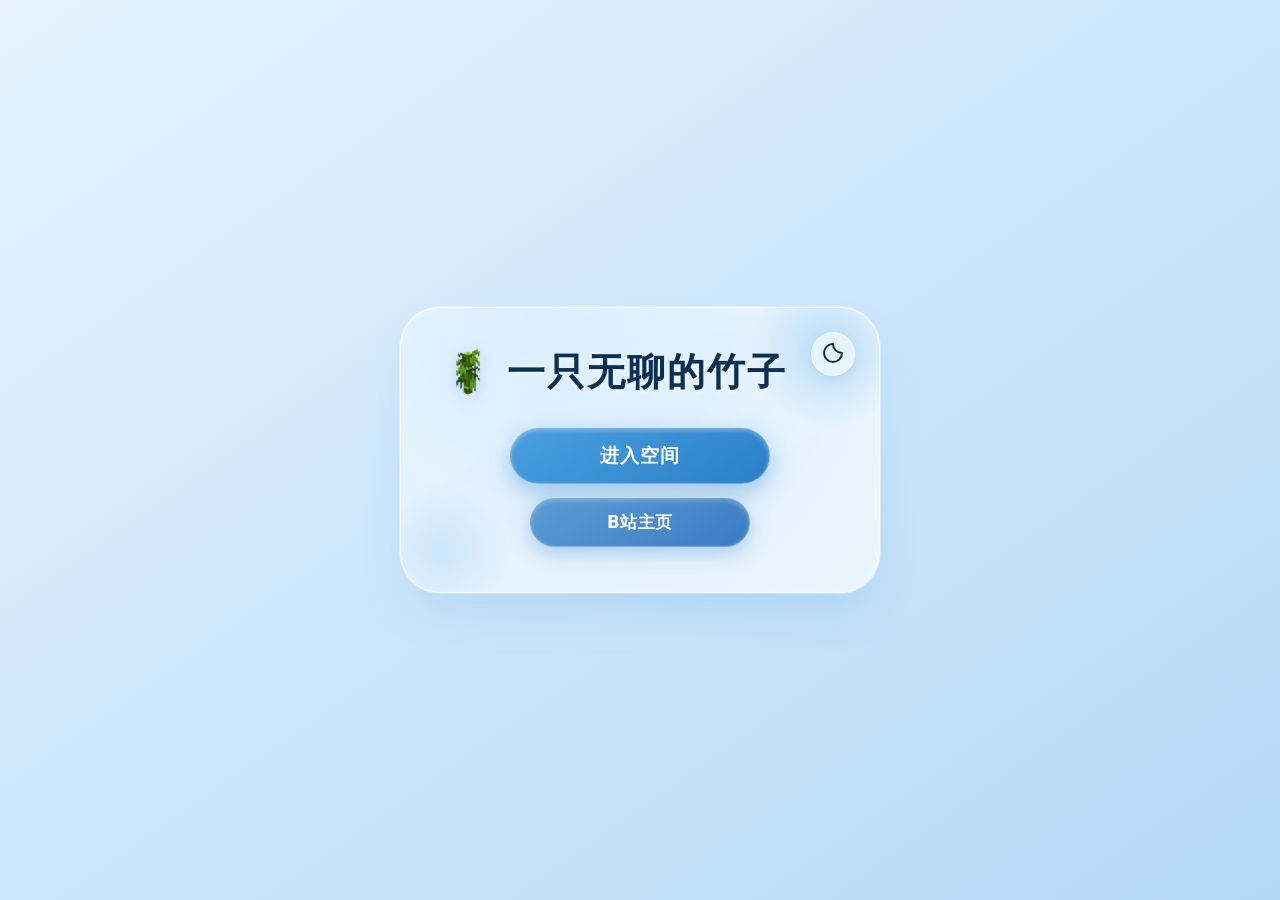
==== index.html @ 8a9749df "Update file" ====
<!DOCTYPE html>
<html lang="zh-CN">
<head>
    <meta charset="UTF-8" />
    <meta name="viewport" content="width=device-width, initial-scale=1.0" />
    <title>一只无聊的竹子</title>
    <link rel="stylesheet" href="./theme.css" />
    <link rel="icon" href="./image/zhuzi.png" type="image/png" />
    <style>
        * {
            margin: 0;
            padding: 0;
            box-sizing: border-box;
        }

        body {
            min-height: 100vh;
            display: flex;
            align-items: center;
            justify-content: center;
            font-family: 'Segoe UI', Roboto, system-ui, -apple-system, sans-serif;
            /* [优化] 安全区域适配 – 防止刘海屏遮挡 */
            padding: max(20px, env(safe-area-inset-top)) max(20px, env(safe-area-inset-right))
                     max(20px, env(safe-area-inset-bottom)) max(20px, env(safe-area-inset-left));
            position: relative;
            overflow: hidden;
            background: linear-gradient(145deg, var(--bg-start), var(--bg-end));
            transition: background 0.4s ease;
        }

        .card {
            max-width: 480px;
            width: 100%;
            background: var(--card-bg);
            backdrop-filter: blur(12px);
            -webkit-backdrop-filter: blur(12px);
            border-radius: 40px;
            /* [优化] 内边距弹性化 – 小屏更紧凑，大屏更舒展 */
            padding: clamp(1.5rem, 5vw, 2.5rem) clamp(1.2rem, 4vw, 2.2rem) clamp(1.8rem, 5vw, 2.8rem);
            box-shadow: 0 25px 50px -12px var(--card-shadow),
                        inset 0 2px 4px rgba(255, 255, 255, 0.7),
                        0 0 0 1px var(--card-border);
            border: 1px solid var(--card-border);
            transition: transform 0.25s ease, box-shadow 0.3s ease,
                        background 0.3s ease, border-color 0.3s ease;
            text-align: center;
            position: relative;
            z-index: 10;
            overflow: hidden;
            animation: cardFloat 6s ease-in-out infinite alternate;
        }

        .card:hover {
            animation-play-state: paused;
            transform: translateY(-6px) scale(1.01);
            box-shadow: 0 30px 60px -15px var(--card-shadow-hover),
                        inset 0 2px 4px rgba(255, 255, 255, 0.7),
                        0 0 0 1px var(--card-border);
        }

        @keyframes cardFloat {
            0%   { transform: translateY(0px); }
            100% { transform: translateY(-12px); }
        }

        /* ★ 呼吸光晕 —— 更明显 ★ */
        .glow {
            position: absolute;
            top: -60%;
            left: -30%;
            width: 200%;
            height: 200%;
            background: radial-gradient(circle at 30% 30%, var(--glow-color), transparent 70%);
            pointer-events: none;
            z-index: 0;
            transition: background 0.4s ease;
            animation: glowBreathe 4s ease-in-out infinite alternate;
        }

        :root {
            --glow-color: rgba(160, 210, 255, 0.30);
        }
        @media (prefers-color-scheme: dark) {
            :root {
                --glow-color: rgba(60, 140, 220, 0.45);
            }
        }
        body.dark {
            --glow-color: rgba(60, 140, 220, 0.45);
        }
        body.light {
            --glow-color: rgba(160, 210, 255, 0.30);
        }

        @keyframes glowBreathe {
            0%   { transform: scale(1); opacity: 0.4; }
            100% { transform: scale(1.3); opacity: 0.9; }
        }

        /* 装饰圆点（保留） */
        .card::before,
        .card::after {
            content: '';
            position: absolute;
            border-radius: 50%;
            opacity: 0.5;
            pointer-events: none;
            z-index: 0;
            transition: background 0.4s ease, opacity 0.4s ease;
        }
        .card::before {
            width: 160px;
            height: 160px;
            background: radial-gradient(circle, var(--dot1-color), transparent 70%);
            top: -40px;
            right: -30px;
            animation: dotFloat1 8s ease-in-out infinite alternate;
        }
        .card::after {
            width: 140px;
            height: 140px;
            background: radial-gradient(circle, var(--dot2-color), transparent 70%);
            bottom: -30px;
            left: -30px;
            animation: dotFloat2 9s ease-in-out infinite alternate-reverse;
        }

        :root {
            --dot1-color: #8ec6f0;
            --dot2-color: #b3d9f5;
        }
        @media (prefers-color-scheme: dark) {
            :root {
                --dot1-color: #2a5a8a;
                --dot2-color: #1a4a7a;
            }
        }
        body.dark {
            --dot1-color: #2a5a8a;
            --dot2-color: #1a4a7a;
        }
        body.light {
            --dot1-color: #8ec6f0;
            --dot2-color: #b3d9f5;
        }

        @keyframes dotFloat1 {
            0%   { transform: translate(0, 0) scale(1); }
            100% { transform: translate(-25px, 18px) scale(1.2); }
        }
        @keyframes dotFloat2 {
            0%   { transform: translate(0, 0) scale(1); }
            100% { transform: translate(25px, -18px) scale(1.15); }
        }

        .title-wrapper {
            display: flex;
            align-items: center;
            justify-content: center;
            gap: 14px;
            margin-bottom: 32px;
            position: relative;
            z-index: 2;
            padding-right: 48px;
        }

        .title-icon {
            width: 48px;
            height: 48px;
            object-fit: contain;
            filter: drop-shadow(0 4px 8px rgba(30, 120, 200, 0.25));
            flex-shrink: 0;
        }

        .card-title {
            /* [优化] 字号弹性化 – 小屏缩小，大屏放大 */
            font-size: clamp(1.8rem, 6vw, 2.4rem);
            font-weight: 700;
            color: var(--text-primary);
            letter-spacing: 2px;
            text-shadow: 0 2px 4px rgba(255, 255, 255, 0.6);
            margin: 0;
            line-height: 1.2;
            transition: color 0.3s ease;
        }

        .btn-group {
            display: flex;
            flex-direction: column;
            align-items: center;
            gap: 14px;
            position: relative;
            z-index: 2;
        }

        .btn {
            display: block;
            /* [优化] 宽度自适应 – 小屏占满更多，大屏固定最大值 */
            width: min(80%, 260px);
            padding: 14px 0;
            background: var(--btn-bg);
            color: #fff;
            font-size: 1.2rem;
            font-weight: 600;
            text-decoration: none;
            border-radius: 60px;
            box-shadow: 0 8px 24px var(--btn-shadow), inset 0 2px 4px rgba(255, 255, 255, 0.3);
            border: 1px solid rgba(255, 255, 255, 0.3);
            transition: all 0.25s ease;
            letter-spacing: 0.8px;
            cursor: pointer;
            text-align: center;
            /* [优化] 触摸优化 – 消除点击延迟 */
            touch-action: manipulation;
        }

        /* [优化] 只有支持悬停的设备才启用 hover 效果 */
        @media (hover: hover) {
            .btn:hover {
                box-shadow: 0 12px 32px var(--btn-shadow-hover), inset 0 2px 4px rgba(255, 255, 255, 0.4);
                transform: scale(1.02) translateY(-2px);
            }
            .b-btn:hover {
                background: linear-gradient(145deg, #6ea8e0, #4685cc);
                box-shadow: 0 10px 28px rgba(58, 125, 194, 0.5), inset 0 2px 4px rgba(255, 255, 255, 0.3);
                transform: scale(1.02) translateY(-2px);
            }
            .theme-toggle:hover {
                background: var(--toggle-hover);
                transform: scale(1.08);
            }
        }

        .btn:active {
            transform: scale(0.97);
        }

        .b-btn {
            display: block;
            /* [优化] 宽度自适应 */
            width: min(80%, 220px);
            padding: 12px 0;
            background: linear-gradient(145deg, #5b9bd5, #3a7dc2);
            color: #fff;
            font-size: 1.05rem;
            font-weight: 600;
            text-decoration: none;
            border-radius: 60px;
            box-shadow: 0 6px 20px rgba(58, 125, 194, 0.35), inset 0 2px 4px rgba(255, 255, 255, 0.25);
            border: 1px solid rgba(255, 255, 255, 0.25);
            transition: all 0.25s ease;
            letter-spacing: 0.6px;
            cursor: pointer;
            text-align: center;
            /* [优化] 触摸优化 */
            touch-action: manipulation;
        }

        .b-btn:active {
            transform: scale(0.97);
        }

        .theme-toggle {
            position: absolute;
            top: 24px;
            right: 24px;
            z-index: 20;
            display: flex;
            align-items: center;
            justify-content: center;
            width: 44px;
            height: 44px;
            border-radius: 50%;
            background: var(--back-btn-bg);
            backdrop-filter: blur(4px);
            -webkit-backdrop-filter: blur(4px);
            border: 1px solid var(--back-btn-border);
            box-shadow: 0 4px 12px rgba(43, 127, 199, 0.15);
            cursor: pointer;
            transition: all 0.2s ease;
            color: var(--text-primary);
            /* [优化] 触摸优化 */
            touch-action: manipulation;
        }

        .theme-toggle svg {
            width: 24px;
            height: 24px;
            fill: currentColor;
        }

        /* ===== 基础移动端适配 ===== */
        @media (max-width: 480px) {
            .card {
                border-radius: 30px;
                /* 内边距已使用 clamp，此处不再覆盖 */
            }
            .title-wrapper {
                gap: 10px;
                margin-bottom: 28px;
                padding-right: 40px;
            }
            .title-icon {
                width: 40px;
                height: 40px;
            }
            /* 标题字号已使用 clamp，此处不再覆盖 */
            .btn {
                font-size: 1rem;
                padding: 12px 0;
            }
            .b-btn {
                font-size: 0.95rem;
                padding: 10px 0;
            }
            .theme-toggle {
                top: 18px;
                right: 18px;
                width: 38px;
                height: 38px;
            }
            .theme-toggle svg {
                width: 20px;
                height: 20px;
            }
        }

        /* [优化] 更小屏设备（如 iPhone SE）的额外收窄 */
        @media (max-width: 400px) {
            .card {
                border-radius: 24px;
            }
            .title-wrapper {
                gap: 8px;
                padding-right: 32px;
            }
            .title-icon {
                width: 32px;
                height: 32px;
            }
            .btn {
                font-size: 0.9rem;
                padding: 10px 0;
                width: min(85%, 200px);
            }
            .b-btn {
                font-size: 0.85rem;
                padding: 8px 0;
                width: min(85%, 180px);
            }
            .theme-toggle {
                top: 14px;
                right: 14px;
                width: 34px;
                height: 34px;
            }
            .theme-toggle svg {
                width: 18px;
                height: 18px;
            }
        }
    </style>
</head>
<body>
    <!-- 主体内容保持不变 -->
    <div class="card" id="card">
        <div class="glow"></div>
        <button class="theme-toggle" id="themeToggle" aria-label="切换主题">
            <svg viewBox="0 0 24 24" id="themeIcon">
                <path d="M12 3a9 9 0 1 0 9 9 9 9 0 0 0-9-9zm0 16a7 7 0 1 1 7-7 7 7 0 0 1-7 7z"/>
                <path d="M12 5v2M12 17v2M7.05 7.05l1.41 1.41M15.54 15.54l1.41 1.41M5 12h2M17 12h2M7.05 16.95l1.41-1.41M15.54 8.46l1.41-1.41"/>
            </svg>
        </button>
        <div class="title-wrapper">
            <img class="title-icon" src="./image/zhuzi.png" alt="竹子图标" />
            <h1 class="card-title">一只无聊的竹子</h1>
        </div>
        <div class="btn-group">
            <a href="./dl/" class="btn">进入空间</a>
            <a href="https://space.bilibili.com/3707020345608714" target="_blank" rel="noopener noreferrer" class="b-btn">B站主页</a>
        </div>
    </div>
    <script src="./theme.js"></script>
</body>
</html>
---- theme.css ----
/* ============================================================
   🌗 全局主题变量（浅色 / 深色）
   所有页面统一引用此文件，通过 CSS 变量切换主题
   ============================================================ */

/* ---------- 浅色模式（默认） ---------- */
:root {
    /* 背景 */
    --bg-start: #e6f3ff;
    --bg-end: #b3d9f5;

    /* 卡片 */
    --card-bg: rgba(255, 255, 255, 0.75);
    --card-border: rgba(255, 255, 255, 0.4);
    --card-shadow: rgba(70, 150, 220, 0.20);
    --card-shadow-hover: rgba(50, 130, 210, 0.30);

    /* 文本 */
    --text-primary: #0a3153;
    --text-secondary: #2c5778;

    /* 按钮与交互 */
    --back-btn-bg: rgba(255, 255, 255, 0.6);
    --back-btn-border: rgba(255, 255, 255, 0.4);
    --toggle-bg: rgba(255, 255, 255, 0.6);
    --toggle-hover: rgba(255, 255, 255, 0.85);

    /* 分割线 */
    --divider: rgba(160, 200, 240, 0.3);

    /* 装饰光晕 */
    --glow-color: rgba(140, 200, 240, 0.25);

    /* 图片占位背景 */
    --card-image-bg: #f0f8ff;
    --card-body-bg: rgba(255, 255, 255, 0.3);

    /* 下载/主要按钮 */
    --btn-bg: linear-gradient(145deg, #4a9fe0, #2b7fc7);
    --btn-shadow: rgba(43, 127, 199, 0.4);
    --btn-shadow-hover: rgba(43, 127, 199, 0.55);
}

/* ---------- 深色模式（跟随系统） ---------- */
@media (prefers-color-scheme: dark) {
    :root {
        --bg-start: #1a3050;      /* 更亮的深蓝，避免纯黑感 */
        --bg-end: #102040;

        --card-bg: rgba(20, 40, 65, 0.85);
        --card-border: rgba(60, 120, 180, 0.25);
        --card-shadow: rgba(0, 20, 40, 0.40);
        --card-shadow-hover: rgba(40, 100, 180, 0.25);

        --text-primary: #c8dff5;
        --text-secondary: #90b8d8;

        --back-btn-bg: rgba(20, 50, 80, 0.7);
        --back-btn-border: rgba(60, 120, 180, 0.3);
        --toggle-bg: rgba(20, 50, 80, 0.7);
        --toggle-hover: rgba(40, 80, 120, 0.8);

        --divider: rgba(60, 120, 180, 0.25);

        --glow-color: rgba(40, 100, 180, 0.20);

        --card-image-bg: #0d2438;
        --card-body-bg: rgba(10, 30, 50, 0.4);

        --btn-bg: linear-gradient(145deg, #3a8ec0, #1f6a9e);
        --btn-shadow: rgba(31, 106, 158, 0.5);
        --btn-shadow-hover: rgba(58, 142, 192, 0.6);
    }
}

/* ---------- 手动强制深色（通过 body.dark 类） ---------- */
body.dark {
    --bg-start: #1a3050;
    --bg-end: #102040;

    --card-bg: rgba(20, 40, 65, 0.85);
    --card-border: rgba(60, 120, 180, 0.25);
    --card-shadow: rgba(0, 20, 40, 0.40);
    --card-shadow-hover: rgba(40, 100, 180, 0.25);

    --text-primary: #c8dff5;
    --text-secondary: #90b8d8;

    --back-btn-bg: rgba(20, 50, 80, 0.7);
    --back-btn-border: rgba(60, 120, 180, 0.3);
    --toggle-bg: rgba(20, 50, 80, 0.7);
    --toggle-hover: rgba(40, 80, 120, 0.8);

    --divider: rgba(60, 120, 180, 0.25);

    --glow-color: rgba(40, 100, 180, 0.20);

    --card-image-bg: #0d2438;
    --card-body-bg: rgba(10, 30, 50, 0.4);

    --btn-bg: linear-gradient(145deg, #3a8ec0, #1f6a9e);
    --btn-shadow: rgba(31, 106, 158, 0.5);
    --btn-shadow-hover: rgba(58, 142, 192, 0.6);
}

/* ---------- 手动强制浅色（通过 body.light 类） ---------- */
body.light {
    /* 与 :root 浅色一致，用于覆盖系统深色 */
    --bg-start: #e6f3ff;
    --bg-end: #b3d9f5;

    --card-bg: rgba(255, 255, 255, 0.75);
    --card-border: rgba(255, 255, 255, 0.4);
    --card-shadow: rgba(70, 150, 220, 0.20);
    --card-shadow-hover: rgba(50, 130, 210, 0.30);

    --text-primary: #0a3153;
    --text-secondary: #2c5778;

    --back-btn-bg: rgba(255, 255, 255, 0.6);
    --back-btn-border: rgba(255, 255, 255, 0.4);
    --toggle-bg: rgba(255, 255, 255, 0.6);
    --toggle-hover: rgba(255, 255, 255, 0.85);

    --divider: rgba(160, 200, 240, 0.3);

    --glow-color: rgba(140, 200, 240, 0.25);

    --card-image-bg: #f0f8ff;
    --card-body-bg: rgba(255, 255, 255, 0.3);

    --btn-bg: linear-gradient(145deg, #4a9fe0, #2b7fc7);
    --btn-shadow: rgba(43, 127, 199, 0.4);
    --btn-shadow-hover: rgba(43, 127, 199, 0.55);
}
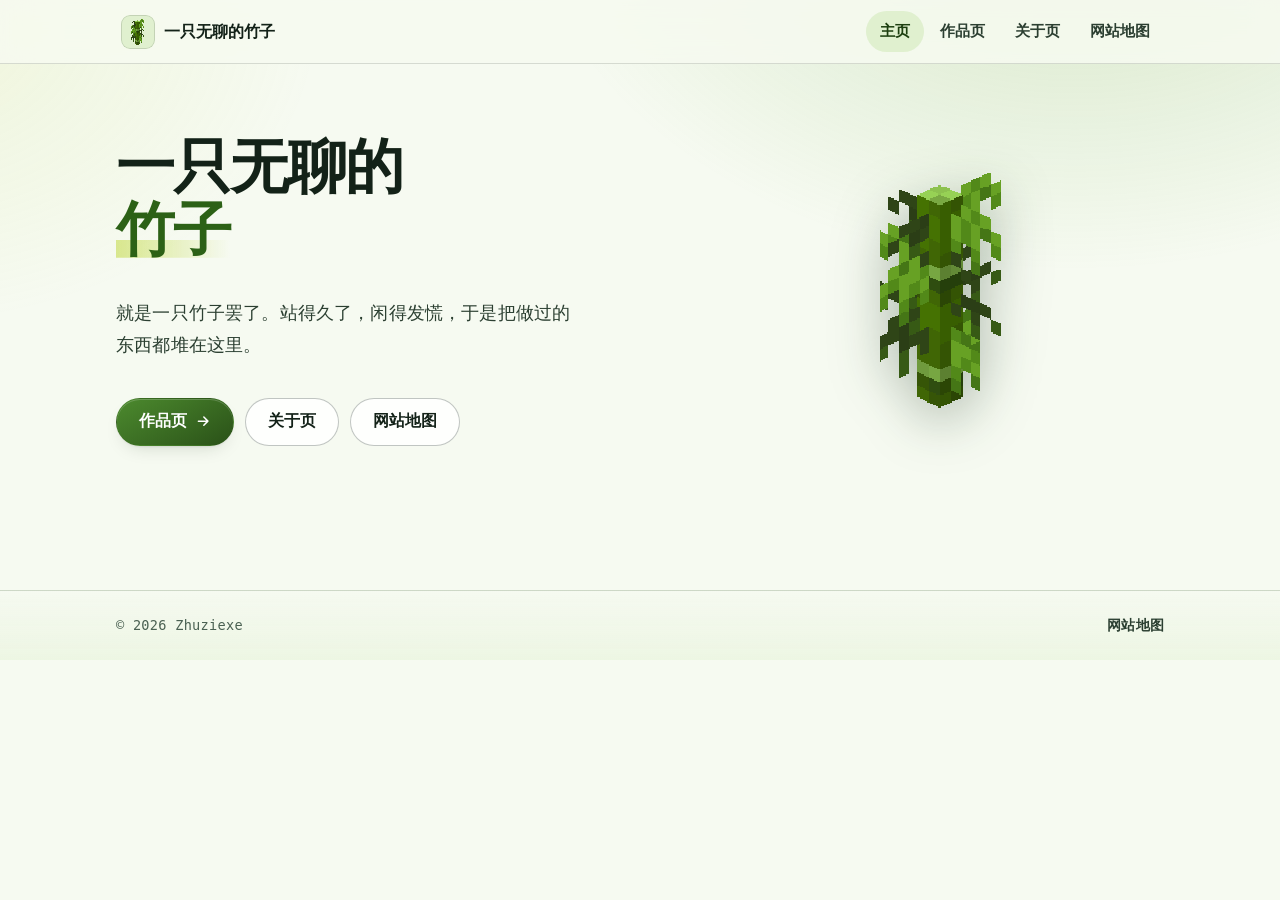
==== commit 9214fb23: "Update files" ====
--- a/index.html
+++ b/index.html
@@ -1,385 +1,71 @@
 <!DOCTYPE html>
 <html lang="zh-CN">
 <head>
-    <meta charset="UTF-8" />
-    <meta name="viewport" content="width=device-width, initial-scale=1.0" />
-    <title>一只无聊的竹子</title>
-    <link rel="stylesheet" href="./theme.css" />
-    <link rel="icon" href="./image/zhuzi.png" type="image/png" />
-    <style>
-        * {
-            margin: 0;
-            padding: 0;
-            box-sizing: border-box;
-        }
-
-        body {
-            min-height: 100vh;
-            display: flex;
-            align-items: center;
-            justify-content: center;
-            font-family: 'Segoe UI', Roboto, system-ui, -apple-system, sans-serif;
-            /* [优化] 安全区域适配 – 防止刘海屏遮挡 */
-            padding: max(20px, env(safe-area-inset-top)) max(20px, env(safe-area-inset-right))
-                     max(20px, env(safe-area-inset-bottom)) max(20px, env(safe-area-inset-left));
-            position: relative;
-            overflow: hidden;
-            background: linear-gradient(145deg, var(--bg-start), var(--bg-end));
-            transition: background 0.4s ease;
-        }
-
-        .card {
-            max-width: 480px;
-            width: 100%;
-            background: var(--card-bg);
-            backdrop-filter: blur(12px);
-            -webkit-backdrop-filter: blur(12px);
-            border-radius: 40px;
-            /* [优化] 内边距弹性化 – 小屏更紧凑，大屏更舒展 */
-            padding: clamp(1.5rem, 5vw, 2.5rem) clamp(1.2rem, 4vw, 2.2rem) clamp(1.8rem, 5vw, 2.8rem);
-            box-shadow: 0 25px 50px -12px var(--card-shadow),
-                        inset 0 2px 4px rgba(255, 255, 255, 0.7),
-                        0 0 0 1px var(--card-border);
-            border: 1px solid var(--card-border);
-            transition: transform 0.25s ease, box-shadow 0.3s ease,
-                        background 0.3s ease, border-color 0.3s ease;
-            text-align: center;
-            position: relative;
-            z-index: 10;
-            overflow: hidden;
-            animation: cardFloat 6s ease-in-out infinite alternate;
-        }
-
-        .card:hover {
-            animation-play-state: paused;
-            transform: translateY(-6px) scale(1.01);
-            box-shadow: 0 30px 60px -15px var(--card-shadow-hover),
-                        inset 0 2px 4px rgba(255, 255, 255, 0.7),
-                        0 0 0 1px var(--card-border);
-        }
-
-        @keyframes cardFloat {
-            0%   { transform: translateY(0px); }
-            100% { transform: translateY(-12px); }
-        }
-
-        /* ★ 呼吸光晕 —— 更明显 ★ */
-        .glow {
-            position: absolute;
-            top: -60%;
-            left: -30%;
-            width: 200%;
-            height: 200%;
-            background: radial-gradient(circle at 30% 30%, var(--glow-color), transparent 70%);
-            pointer-events: none;
-            z-index: 0;
-            transition: background 0.4s ease;
-            animation: glowBreathe 4s ease-in-out infinite alternate;
-        }
-
-        :root {
-            --glow-color: rgba(160, 210, 255, 0.30);
-        }
-        @media (prefers-color-scheme: dark) {
-            :root {
-                --glow-color: rgba(60, 140, 220, 0.45);
-            }
-        }
-        body.dark {
-            --glow-color: rgba(60, 140, 220, 0.45);
-        }
-        body.light {
-            --glow-color: rgba(160, 210, 255, 0.30);
-        }
-
-        @keyframes glowBreathe {
-            0%   { transform: scale(1); opacity: 0.4; }
-            100% { transform: scale(1.3); opacity: 0.9; }
-        }
-
-        /* 装饰圆点（保留） */
-        .card::before,
-        .card::after {
-            content: '';
-            position: absolute;
-            border-radius: 50%;
-            opacity: 0.5;
-            pointer-events: none;
-            z-index: 0;
-            transition: background 0.4s ease, opacity 0.4s ease;
-        }
-        .card::before {
-            width: 160px;
-            height: 160px;
-            background: radial-gradient(circle, var(--dot1-color), transparent 70%);
-            top: -40px;
-            right: -30px;
-            animation: dotFloat1 8s ease-in-out infinite alternate;
-        }
-        .card::after {
-            width: 140px;
-            height: 140px;
-            background: radial-gradient(circle, var(--dot2-color), transparent 70%);
-            bottom: -30px;
-            left: -30px;
-            animation: dotFloat2 9s ease-in-out infinite alternate-reverse;
-        }
-
-        :root {
-            --dot1-color: #8ec6f0;
-            --dot2-color: #b3d9f5;
-        }
-        @media (prefers-color-scheme: dark) {
-            :root {
-                --dot1-color: #2a5a8a;
-                --dot2-color: #1a4a7a;
-            }
-        }
-        body.dark {
-            --dot1-color: #2a5a8a;
-            --dot2-color: #1a4a7a;
-        }
-        body.light {
-            --dot1-color: #8ec6f0;
-            --dot2-color: #b3d9f5;
-        }
-
-        @keyframes dotFloat1 {
-            0%   { transform: translate(0, 0) scale(1); }
-            100% { transform: translate(-25px, 18px) scale(1.2); }
-        }
-        @keyframes dotFloat2 {
-            0%   { transform: translate(0, 0) scale(1); }
-            100% { transform: translate(25px, -18px) scale(1.15); }
-        }
-
-        .title-wrapper {
-            display: flex;
-            align-items: center;
-            justify-content: center;
-            gap: 14px;
-            margin-bottom: 32px;
-            position: relative;
-            z-index: 2;
-            padding-right: 48px;
-        }
-
-        .title-icon {
-            width: 48px;
-            height: 48px;
-            object-fit: contain;
-            filter: drop-shadow(0 4px 8px rgba(30, 120, 200, 0.25));
-            flex-shrink: 0;
-        }
-
-        .card-title {
-            /* [优化] 字号弹性化 – 小屏缩小，大屏放大 */
-            font-size: clamp(1.8rem, 6vw, 2.4rem);
-            font-weight: 700;
-            color: var(--text-primary);
-            letter-spacing: 2px;
-            text-shadow: 0 2px 4px rgba(255, 255, 255, 0.6);
-            margin: 0;
-            line-height: 1.2;
-            transition: color 0.3s ease;
-        }
-
-        .btn-group {
-            display: flex;
-            flex-direction: column;
-            align-items: center;
-            gap: 14px;
-            position: relative;
-            z-index: 2;
-        }
-
-        .btn {
-            display: block;
-            /* [优化] 宽度自适应 – 小屏占满更多，大屏固定最大值 */
-            width: min(80%, 260px);
-            padding: 14px 0;
-            background: var(--btn-bg);
-            color: #fff;
-            font-size: 1.2rem;
-            font-weight: 600;
-            text-decoration: none;
-            border-radius: 60px;
-            box-shadow: 0 8px 24px var(--btn-shadow), inset 0 2px 4px rgba(255, 255, 255, 0.3);
-            border: 1px solid rgba(255, 255, 255, 0.3);
-            transition: all 0.25s ease;
-            letter-spacing: 0.8px;
-            cursor: pointer;
-            text-align: center;
-            /* [优化] 触摸优化 – 消除点击延迟 */
-            touch-action: manipulation;
-        }
-
-        /* [优化] 只有支持悬停的设备才启用 hover 效果 */
-        @media (hover: hover) {
-            .btn:hover {
-                box-shadow: 0 12px 32px var(--btn-shadow-hover), inset 0 2px 4px rgba(255, 255, 255, 0.4);
-                transform: scale(1.02) translateY(-2px);
-            }
-            .b-btn:hover {
-                background: linear-gradient(145deg, #6ea8e0, #4685cc);
-                box-shadow: 0 10px 28px rgba(58, 125, 194, 0.5), inset 0 2px 4px rgba(255, 255, 255, 0.3);
-                transform: scale(1.02) translateY(-2px);
-            }
-            .theme-toggle:hover {
-                background: var(--toggle-hover);
-                transform: scale(1.08);
-            }
-        }
-
-        .btn:active {
-            transform: scale(0.97);
-        }
-
-        .b-btn {
-            display: block;
-            /* [优化] 宽度自适应 */
-            width: min(80%, 220px);
-            padding: 12px 0;
-            background: linear-gradient(145deg, #5b9bd5, #3a7dc2);
-            color: #fff;
-            font-size: 1.05rem;
-            font-weight: 600;
-            text-decoration: none;
-            border-radius: 60px;
-            box-shadow: 0 6px 20px rgba(58, 125, 194, 0.35), inset 0 2px 4px rgba(255, 255, 255, 0.25);
-            border: 1px solid rgba(255, 255, 255, 0.25);
-            transition: all 0.25s ease;
-            letter-spacing: 0.6px;
-            cursor: pointer;
-            text-align: center;
-            /* [优化] 触摸优化 */
-            touch-action: manipulation;
-        }
-
-        .b-btn:active {
-            transform: scale(0.97);
-        }
-
-        .theme-toggle {
-            position: absolute;
-            top: 24px;
-            right: 24px;
-            z-index: 20;
-            display: flex;
-            align-items: center;
-            justify-content: center;
-            width: 44px;
-            height: 44px;
-            border-radius: 50%;
-            background: var(--back-btn-bg);
-            backdrop-filter: blur(4px);
-            -webkit-backdrop-filter: blur(4px);
-            border: 1px solid var(--back-btn-border);
-            box-shadow: 0 4px 12px rgba(43, 127, 199, 0.15);
-            cursor: pointer;
-            transition: all 0.2s ease;
-            color: var(--text-primary);
-            /* [优化] 触摸优化 */
-            touch-action: manipulation;
-        }
-
-        .theme-toggle svg {
-            width: 24px;
-            height: 24px;
-            fill: currentColor;
-        }
-
-        /* ===== 基础移动端适配 ===== */
-        @media (max-width: 480px) {
-            .card {
-                border-radius: 30px;
-                /* 内边距已使用 clamp，此处不再覆盖 */
-            }
-            .title-wrapper {
-                gap: 10px;
-                margin-bottom: 28px;
-                padding-right: 40px;
-            }
-            .title-icon {
-                width: 40px;
-                height: 40px;
-            }
-            /* 标题字号已使用 clamp，此处不再覆盖 */
-            .btn {
-                font-size: 1rem;
-                padding: 12px 0;
-            }
-            .b-btn {
-                font-size: 0.95rem;
-                padding: 10px 0;
-            }
-            .theme-toggle {
-                top: 18px;
-                right: 18px;
-                width: 38px;
-                height: 38px;
-            }
-            .theme-toggle svg {
-                width: 20px;
-                height: 20px;
-            }
-        }
-
-        /* [优化] 更小屏设备（如 iPhone SE）的额外收窄 */
-        @media (max-width: 400px) {
-            .card {
-                border-radius: 24px;
-            }
-            .title-wrapper {
-                gap: 8px;
-                padding-right: 32px;
-            }
-            .title-icon {
-                width: 32px;
-                height: 32px;
-            }
-            .btn {
-                font-size: 0.9rem;
-                padding: 10px 0;
-                width: min(85%, 200px);
-            }
-            .b-btn {
-                font-size: 0.85rem;
-                padding: 8px 0;
-                width: min(85%, 180px);
-            }
-            .theme-toggle {
-                top: 14px;
-                right: 14px;
-                width: 34px;
-                height: 34px;
-            }
-            .theme-toggle svg {
-                width: 18px;
-                height: 18px;
-            }
-        }
-    </style>
+<meta charset="UTF-8" />
+<meta name="viewport" content="width=device-width, initial-scale=1, viewport-fit=cover" />
+<title>一只无聊的竹子</title>
+<meta name="description" content="一只无聊的竹子。" />
+<meta name="theme-color" content="#f6faf1" media="(prefers-color-scheme: light)" />
+<meta name="theme-color" content="#0b1310" media="(prefers-color-scheme: dark)" />
+<link rel="icon" href="./image/zhuzi.png" type="image/png" />
+<link rel="apple-touch-icon" href="./image/zhuzi.png" />
+<link rel="stylesheet" href="./style.css" />
+<script>document.documentElement.classList.add('js');</script>
 </head>
 <body>
-    <!-- 主体内容保持不变 -->
-    <div class="card" id="card">
-        <div class="glow"></div>
-        <button class="theme-toggle" id="themeToggle" aria-label="切换主题">
-            <svg viewBox="0 0 24 24" id="themeIcon">
-                <path d="M12 3a9 9 0 1 0 9 9 9 9 0 0 0-9-9zm0 16a7 7 0 1 1 7-7 7 7 0 0 1-7 7z"/>
-                <path d="M12 5v2M12 17v2M7.05 7.05l1.41 1.41M15.54 15.54l1.41 1.41M5 12h2M17 12h2M7.05 16.95l1.41-1.41M15.54 8.46l1.41-1.41"/>
-            </svg>
-        </button>
-        <div class="title-wrapper">
-            <img class="title-icon" src="./image/zhuzi.png" alt="竹子图标" />
-            <h1 class="card-title">一只无聊的竹子</h1>
+<a class="skip-link" href="#main">跳到主要内容</a>
+
+<header class="site-header">
+  <div class="wrap">
+    <a class="brand" href="./index.html" aria-label="一只无聊的竹子 · 主页">
+      <img class="brand-logo" src="./image/zhuzi.png" alt="" width="34" height="34" />
+      <span class="brand-name">一只无聊的竹子</span>
+    </a>
+    <nav class="nav" aria-label="主导航">
+      <a href="./index.html" aria-current="page">主页</a>
+      <a href="./works.html">作品页</a>
+      <a href="./about.html">关于页</a>
+      <a href="./sitemap.html">网站地图</a>
+    </nav>
+  </div>
+</header>
+
+<main id="main">
+  <section class="hero">
+    <div class="wrap">
+      <div class="hero__inner">
+        <div class="hero__copy">
+          <h1 class="reveal">一只无聊的<br /><em>竹子</em></h1>
+          <p class="lead reveal" style="--d:80ms">
+            就是一只竹子罢了。站得久了，闲得发慌，于是把做过的东西都堆在这里。
+          </p>
+          <div class="btn-row reveal" style="--d:160ms">
+            <a class="btn btn--primary" href="./works.html">
+              作品页
+              <svg viewBox="0 0 24 24" fill="none" stroke="currentColor" stroke-width="2.2" stroke-linecap="round" stroke-linejoin="round" aria-hidden="true"><path d="M5 12h14M13 6l6 6-6 6"/></svg>
+            </a>
+            <a class="btn btn--ghost" href="./about.html">关于页</a>
+            <a class="btn btn--ghost" href="./sitemap.html">网站地图</a>
+          </div>
         </div>
-        <div class="btn-group">
-            <a href="./dl/" class="btn">进入空间</a>
-            <a href="https://space.bilibili.com/3707020345608714" target="_blank" rel="noopener noreferrer" class="b-btn">B站主页</a>
+
+        <div class="hero__art reveal" style="--d:120ms">
+          <img class="hero-bamboo" src="./image/zhuzi.png" alt="像素竹子图标" width="250" height="250" />
         </div>
+      </div>
     </div>
-    <script src="./theme.js"></script>
+  </section>
+</main>
+
+<footer class="site-footer">
+  <div class="wrap">
+    <div class="footer__row">
+      <p>© 2026 Zhuziexe</p>
+      <a href="./sitemap.html">网站地图</a>
+    </div>
+  </div>
+</footer>
+
+<script src="./site.js" defer></script>
 </body>
-</html>+</html>
--- a/style.css
+++ b/style.css
@@ -0,0 +1,848 @@
+/* ============================================================
+   一只无聊的竹子 · 公共样式库
+   All pages share this file. No frameworks, no build step.
+   ------------------------------------------------------------
+   1. Tokens          7. Page head / prose
+   2. Base            8. Works grid
+   3. Layout          9. Sitemap cards
+   4. Header & nav   10. Footer
+   5. Buttons        11. Reveal / motion / print
+   6. Hero
+   ------------------------------------------------------------
+   悬停规则全部写在 @media (hover: hover) and (pointer: fine) 内，
+   触屏设备不会出现「卡住的悬停」，改用 :active 反馈。
+   ============================================================ */
+
+/* ---------- 1. Tokens -------------------------------------- */
+
+:root {
+  color-scheme: light;
+
+  --font-sans: system-ui, -apple-system, "Segoe UI", "Noto Sans SC",
+    "PingFang SC", "Microsoft YaHei", "Hiragino Sans GB", sans-serif;
+  --font-mono: ui-monospace, SFMono-Regular, "Cascadia Code", Menlo, Consolas, monospace;
+
+  --bamboo-400: #8dc45f;
+  --bamboo-500: #6bab41;
+  --bamboo-600: #4c8a2e;
+  --bamboo-700: #38691f;
+  --bamboo-800: #2a5118;
+
+  --bg: #f6faf1;
+  --surface: #ffffff;
+  --surface-2: #eef5e5;
+
+  /* 文字对比度拉高，正文不吃力 */
+  --text: #132218;
+  --text-soft: #2b3f31;
+  --text-mute: #4a6152;
+
+  --line: rgba(19, 34, 24, 0.14);
+  --line-strong: rgba(19, 34, 24, 0.26);
+
+  --brand: #3f7d26;
+  --brand-strong: #2c6116;
+  --brand-ink: #1d3f10;
+  --brand-soft: #e0f0cf;
+  --accent: #cbdf63;
+  --glow: rgba(107, 171, 65, 0.26);
+
+  --shadow-xs: 0 1px 2px rgba(16, 36, 18, 0.07);
+  --shadow-sm: 0 1px 2px rgba(16, 36, 18, 0.06), 0 8px 20px -10px rgba(16, 36, 18, 0.22);
+
+  --radius-sm: 12px;
+  --radius: 18px;
+  --radius-lg: 26px;
+  --radius-pill: 999px;
+
+  --maxw: 1120px;
+  --gutter: clamp(1rem, 4vw, 2.25rem);
+  --header-h: 64px;
+  --section-y: clamp(3rem, 7vw, 5rem);
+
+  --ease: cubic-bezier(0.22, 0.61, 0.36, 1);
+  --ease-out: cubic-bezier(0.16, 1, 0.3, 1);
+}
+
+@media (prefers-color-scheme: dark) {
+  :root {
+    color-scheme: dark;
+
+    --bg: #0b1310;
+    --surface: #121f18;
+    --surface-2: #17281e;
+
+    --text: #f0f7ec;
+    --text-soft: #cbdec9;
+    --text-mute: #a6bba7;
+
+    --line: rgba(200, 232, 190, 0.15);
+    --line-strong: rgba(200, 232, 190, 0.3);
+
+    --brand: #8ccf74;
+    --brand-strong: #a9e08f;
+    --brand-ink: #d9f1d0;
+    --brand-soft: rgba(140, 207, 116, 0.16);
+    --accent: #d6e87b;
+    --glow: rgba(140, 207, 116, 0.2);
+
+    --shadow-xs: 0 1px 2px rgba(0, 0, 0, 0.45);
+    --shadow-sm: 0 1px 2px rgba(0, 0, 0, 0.4), 0 10px 24px -12px rgba(0, 0, 0, 0.7);
+  }
+}
+
+/* ---------- 2. Base ---------------------------------------- */
+
+*,
+*::before,
+*::after {
+  box-sizing: border-box;
+}
+
+html {
+  -webkit-text-size-adjust: 100%;
+  scroll-behavior: smooth;
+  scroll-padding-top: calc(var(--header-h) + 1.25rem);
+}
+
+body {
+  margin: 0;
+  min-height: 100vh;
+  font-family: var(--font-sans);
+  /* 字号与字重都调重一点，避免细字发虚 */
+  font-size: 17px;
+  font-weight: 500;
+  line-height: 1.78;
+  letter-spacing: 0.01em;
+  color: var(--text);
+  background-color: var(--bg);
+  -webkit-font-smoothing: antialiased;
+  overflow-x: hidden;
+}
+
+body::before {
+  content: "";
+  position: fixed;
+  inset: 0;
+  z-index: -2;
+  pointer-events: none;
+  background:
+    radial-gradient(56rem 40rem at 84% -14%, var(--glow), transparent 62%),
+    radial-gradient(44rem 32rem at -8% 2%, rgba(203, 223, 99, 0.16), transparent 60%);
+}
+
+img,
+svg {
+  max-width: 100%;
+  display: block;
+}
+
+img {
+  height: auto;
+}
+
+a {
+  color: var(--brand-strong);
+  text-decoration-color: color-mix(in srgb, currentColor 45%, transparent);
+  text-underline-offset: 0.2em;
+  transition: color 0.2s var(--ease);
+}
+
+h1,
+h2,
+h3 {
+  margin: 0 0 0.5em;
+  line-height: 1.18;
+  letter-spacing: -0.015em;
+  font-weight: 800;
+  text-wrap: balance;
+}
+
+p {
+  margin: 0 0 1em;
+  text-wrap: pretty;
+}
+
+ul {
+  margin: 0;
+  padding: 0;
+}
+
+code {
+  font-family: var(--font-mono);
+  font-size: 0.92em;
+}
+
+::selection {
+  background: var(--accent);
+  color: #1d2a08;
+}
+
+:focus-visible {
+  outline: 2.5px solid var(--brand);
+  outline-offset: 3px;
+  border-radius: 6px;
+}
+
+/* ---------- 3. Layout -------------------------------------- */
+
+.wrap {
+  width: 100%;
+  max-width: var(--maxw);
+  margin-inline: auto;
+  padding-inline: var(--gutter);
+}
+
+.wrap--narrow {
+  max-width: 760px;
+}
+
+main {
+  display: block;
+}
+
+.section {
+  padding-block: var(--section-y);
+}
+
+.section--tight {
+  padding-block: clamp(1.9rem, 4.5vw, 3rem);
+}
+
+.skip-link {
+  position: fixed;
+  top: 0.5rem;
+  left: 0.5rem;
+  z-index: 200;
+  padding: 0.6rem 1rem;
+  border-radius: var(--radius-pill);
+  background: var(--brand-strong);
+  color: #fff;
+  font-weight: 700;
+  transform: translateY(-180%);
+  transition: transform 0.2s var(--ease);
+}
+
+.skip-link:focus-visible {
+  transform: none;
+}
+
+.center {
+  text-align: center;
+}
+
+/* ---------- 4. Header & nav -------------------------------- */
+
+.site-header {
+  position: sticky;
+  top: 0;
+  z-index: 100;
+  height: var(--header-h);
+  display: flex;
+  align-items: center;
+  background: color-mix(in srgb, var(--bg) 88%, transparent);
+  backdrop-filter: saturate(160%) blur(14px);
+  -webkit-backdrop-filter: saturate(160%) blur(14px);
+  border-bottom: 1px solid var(--line);
+}
+
+.site-header .wrap {
+  display: flex;
+  align-items: center;
+  gap: 1rem;
+}
+
+.brand {
+  display: inline-flex;
+  align-items: center;
+  gap: 0.6rem;
+  color: var(--text);
+  text-decoration: none;
+  font-weight: 800;
+  letter-spacing: -0.01em;
+  white-space: nowrap;
+  padding: 0.3rem 0.55rem 0.3rem 0.3rem;
+  border-radius: var(--radius-pill);
+  transition: background 0.2s var(--ease);
+}
+
+.brand-logo {
+  width: 34px;
+  height: 34px;
+  border-radius: 9px;
+  object-fit: contain;
+  background: var(--brand-soft);
+  padding: 3px;
+  box-shadow: inset 0 0 0 1px var(--line);
+  image-rendering: pixelated;
+}
+
+.brand-name {
+  font-size: 1.02rem;
+}
+
+.nav {
+  margin-left: auto;
+  display: flex;
+  align-items: center;
+  gap: 0.15rem;
+}
+
+.nav a {
+  display: inline-block;
+  padding: 0.45rem 0.85rem;
+  border-radius: var(--radius-pill);
+  color: var(--text-soft);
+  font-size: 0.96rem;
+  font-weight: 600;
+  text-decoration: none;
+  transition: color 0.2s var(--ease), background 0.2s var(--ease);
+}
+
+.nav a[aria-current="page"] {
+  color: var(--brand-ink);
+  background: var(--brand-soft);
+  font-weight: 750;
+}
+
+@media (max-width: 640px) {
+  .site-header {
+    height: auto;
+    padding-block: 0.55rem;
+  }
+
+  .site-header .wrap {
+    flex-direction: column;
+    align-items: stretch;
+    gap: 0.45rem;
+  }
+
+  .brand {
+    align-self: flex-start;
+    padding-left: 0;
+  }
+
+  .brand-logo {
+    width: 30px;
+    height: 30px;
+  }
+
+  .nav {
+    margin-left: 0;
+    overflow-x: auto;
+    scrollbar-width: none;
+    margin-inline: calc(var(--gutter) * -1);
+    padding-inline: var(--gutter);
+    padding-bottom: 2px;
+    scroll-snap-type: x proximity;
+    -webkit-overflow-scrolling: touch;
+  }
+
+  .nav::-webkit-scrollbar {
+    display: none;
+  }
+
+  .nav a {
+    flex: 0 0 auto;
+    scroll-snap-align: start;
+    border: 1px solid var(--line);
+    background: color-mix(in srgb, var(--surface) 75%, transparent);
+  }
+}
+
+/* ---------- 5. Buttons ------------------------------------- */
+
+.btn {
+  display: inline-flex;
+  align-items: center;
+  justify-content: center;
+  gap: 0.5rem;
+  min-height: 48px;
+  padding: 0.7rem 1.35rem;
+  border: 1px solid transparent;
+  border-radius: var(--radius-pill);
+  font: inherit;
+  font-size: 0.97rem;
+  font-weight: 750;
+  letter-spacing: 0.01em;
+  line-height: 1.2;
+  text-decoration: none;
+  cursor: pointer;
+  -webkit-tap-highlight-color: transparent;
+  transition: transform 0.22s var(--ease-out), box-shadow 0.22s var(--ease),
+    background 0.22s var(--ease), border-color 0.22s var(--ease), color 0.22s var(--ease);
+}
+
+.btn svg {
+  width: 1.05em;
+  height: 1.05em;
+  flex: none;
+}
+
+.btn--primary {
+  color: #fff;
+  background: linear-gradient(150deg, var(--bamboo-600), var(--bamboo-800));
+  box-shadow: 0 1px 0 rgba(255, 255, 255, 0.2) inset, var(--shadow-sm);
+}
+
+.btn--ghost {
+  color: var(--text);
+  background: color-mix(in srgb, var(--surface) 85%, transparent);
+  border-color: var(--line-strong);
+}
+
+.btn:active {
+  transform: translateY(1px) scale(0.985);
+}
+
+.btn-row {
+  display: flex;
+  flex-wrap: wrap;
+  gap: 0.7rem;
+  align-items: center;
+}
+
+/* 按钮悬停时必须保持自己的文字颜色，不能被全局 a:hover 抢走 */
+@media (hover: hover) and (pointer: fine) {
+  a:not(.btn):not(.brand):not(.work__link):not(.map-card):not(.scroll-hint):hover {
+    color: var(--brand);
+  }
+
+  .brand:hover {
+    background: var(--brand-soft);
+  }
+
+  .nav a:hover {
+    color: var(--text);
+    background: var(--brand-soft);
+  }
+
+  .btn--primary:hover {
+    color: #fff;
+    transform: translateY(-2px);
+    box-shadow: 0 1px 0 rgba(255, 255, 255, 0.24) inset,
+      0 12px 26px -14px color-mix(in srgb, var(--bamboo-800) 80%, transparent);
+  }
+
+  .btn--ghost:hover {
+    color: var(--brand-ink);
+    border-color: color-mix(in srgb, var(--brand) 55%, transparent);
+    background: var(--brand-soft);
+    transform: translateY(-2px);
+  }
+}
+
+@media (hover: none) {
+  .nav a:active,
+  .btn--ghost:active {
+    background: var(--brand-soft);
+    color: var(--brand-ink);
+  }
+
+  .btn--primary:active {
+    color: #fff;
+  }
+}
+
+/* ---------- 6. Hero ---------------------------------------- */
+
+.hero {
+  position: relative;
+  padding-block: clamp(2.4rem, 6vw, 4.5rem) clamp(2.5rem, 6vw, 4rem);
+}
+
+.hero__inner {
+  display: grid;
+  grid-template-columns: minmax(0, 1.12fr) minmax(0, 0.88fr);
+  gap: clamp(1.5rem, 4vw, 3.5rem);
+  align-items: center;
+}
+
+.hero__copy {
+  min-width: 0;
+}
+
+.hero h1 {
+  font-size: clamp(2.1rem, 5vw, 3.7rem);
+  letter-spacing: -0.03em;
+  line-height: 1.06;
+  margin-bottom: 0.6em;
+}
+
+.hero h1 em {
+  font-style: normal;
+  color: var(--brand-strong);
+  background-image: linear-gradient(90deg, color-mix(in srgb, var(--accent) 70%, transparent), transparent);
+  background-repeat: no-repeat;
+  background-position: left 88%;
+  background-size: 100% 0.3em;
+}
+
+.hero .lead {
+  font-size: clamp(1.02rem, 1.5vw, 1.12rem);
+  font-weight: 500;
+  color: var(--text-soft);
+  max-width: 40ch;
+  /* 与下方按钮拉开距离 */
+  margin-bottom: 2.3rem;
+}
+
+.scroll-hint {
+  display: inline-flex;
+  align-items: center;
+  gap: 0.5rem;
+  margin-top: 2rem;
+  font-size: 0.82rem;
+  font-family: var(--font-mono);
+  letter-spacing: 0.1em;
+  color: var(--text-mute);
+  text-decoration: none;
+}
+
+.scroll-hint svg {
+  width: 15px;
+  height: 15px;
+  animation: nudge 2.4s var(--ease) infinite;
+}
+
+@keyframes nudge {
+  0%, 60%, 100% { transform: translateY(0); }
+  30% { transform: translateY(4px); }
+}
+
+/* 竹子：只用 image/zhuzi.png 这一张图 */
+.hero__art {
+  display: grid;
+  place-items: center;
+  min-height: 280px;
+}
+
+@media (max-width: 860px) {
+  .hero__inner {
+    grid-template-columns: minmax(0, 1fr);
+    gap: 1.4rem;
+  }
+
+  .hero__art {
+    order: -1;
+    min-height: auto;
+  }
+
+  .hero-bamboo {
+    width: clamp(130px, 34vw, 180px);
+  }
+}
+
+.hero-bamboo {
+  width: clamp(150px, 24vw, 250px);
+  height: auto;
+  image-rendering: pixelated;
+  filter: drop-shadow(0 16px 26px rgba(20, 50, 25, 0.3));
+  animation: bob 6.5s var(--ease) infinite;
+}
+
+@keyframes bob {
+  0%, 100% { transform: translateY(0) rotate(-1.4deg); }
+  50% { transform: translateY(-10px) rotate(1.4deg); }
+}
+
+/* ---------- 7. Page head / prose --------------------------- */
+
+.page-head {
+  padding-block: clamp(1.9rem, 4.5vw, 3.2rem) clamp(1.1rem, 2.5vw, 1.8rem);
+  border-bottom: 1px solid var(--line);
+  background: linear-gradient(180deg, color-mix(in srgb, var(--brand-soft) 45%, transparent), transparent);
+}
+
+.page-head h1 {
+  font-size: clamp(1.85rem, 4.4vw, 2.9rem);
+  margin-bottom: 0.35em;
+}
+
+.page-head p {
+  color: var(--text-soft);
+  max-width: 58ch;
+  margin-bottom: 0;
+}
+
+.crumbs {
+  display: flex;
+  flex-wrap: wrap;
+  align-items: center;
+  gap: 0.45rem;
+  font-family: var(--font-mono);
+  font-size: 0.78rem;
+  letter-spacing: 0.05em;
+  color: var(--text-mute);
+  margin-bottom: 1rem;
+}
+
+.crumbs a {
+  color: var(--text-mute);
+  text-decoration: none;
+  font-weight: 600;
+}
+
+.crumbs span[aria-hidden] {
+  opacity: 0.55;
+}
+
+.prose + .prose {
+  margin-top: clamp(1.5rem, 4vw, 2.25rem);
+}
+
+.prose h2 {
+  font-size: clamp(1.2rem, 2.6vw, 1.5rem);
+  margin-bottom: 0.5rem;
+}
+
+.prose p {
+  color: var(--text-soft);
+}
+
+/* ---------- 8. Works grid ---------------------------------- */
+
+.works {
+  list-style: none;
+  display: grid;
+  /* 电脑 2~3 列，平板 2 列，手机 1 列 */
+  grid-template-columns: repeat(auto-fit, minmax(min(100%, 300px), 1fr));
+  gap: clamp(0.9rem, 2vw, 1.3rem);
+}
+
+.work {
+  display: flex;
+  flex-direction: column;
+  height: 100%;
+  padding: clamp(1.2rem, 2.6vw, 1.6rem);
+  border: 1px solid var(--line);
+  border-radius: var(--radius);
+  background: color-mix(in srgb, var(--surface) 92%, transparent);
+  box-shadow: var(--shadow-xs);
+  transition: transform 0.3s var(--ease-out), box-shadow 0.3s var(--ease),
+    border-color 0.3s var(--ease);
+}
+
+.work__num {
+  font-family: var(--font-mono);
+  font-size: 0.76rem;
+  font-weight: 700;
+  letter-spacing: 0.14em;
+  color: var(--brand-strong);
+}
+
+.work h2 {
+  font-size: clamp(1.15rem, 2.3vw, 1.4rem);
+  margin: 0.25rem 0 0.5rem;
+}
+
+.work p {
+  color: var(--text-soft);
+  font-size: 0.95rem;
+  margin-bottom: 1.2rem;
+}
+
+.work__link {
+  margin-top: auto;
+  display: inline-flex;
+  align-items: center;
+  gap: 0.4rem;
+  align-self: flex-start;
+  font-size: 0.94rem;
+  font-weight: 750;
+  color: var(--brand-strong);
+  text-decoration: none;
+  padding: 0.4rem 0;
+}
+
+.work__link svg {
+  width: 15px;
+  height: 15px;
+  transition: transform 0.26s var(--ease-out);
+}
+
+@media (hover: hover) and (pointer: fine) {
+  .work:hover {
+    transform: translateY(-4px);
+    border-color: color-mix(in srgb, var(--brand) 42%, var(--line));
+    box-shadow: var(--shadow-sm);
+  }
+
+  .work:hover .work__link svg {
+    transform: translateX(4px);
+  }
+}
+
+.work:active {
+  transform: scale(0.99);
+}
+
+/* ---------- 9. Sitemap cards ------------------------------- */
+
+.sitemap-cards {
+  list-style: none;
+  display: grid;
+  grid-template-columns: repeat(auto-fit, minmax(min(100%, 240px), 1fr));
+  gap: clamp(0.9rem, 2vw, 1.3rem);
+}
+
+.map-card {
+  display: flex;
+  flex-direction: column;
+  gap: 0.3rem;
+  height: 100%;
+  padding: clamp(1.2rem, 2.6vw, 1.6rem);
+  border: 1px solid var(--line);
+  border-radius: var(--radius);
+  background: color-mix(in srgb, var(--surface) 92%, transparent);
+  box-shadow: var(--shadow-xs);
+  text-decoration: none;
+  color: inherit;
+  transition: transform 0.3s var(--ease-out), box-shadow 0.3s var(--ease),
+    border-color 0.3s var(--ease);
+  -webkit-tap-highlight-color: transparent;
+}
+
+.map-card__num {
+  font-family: var(--font-mono);
+  font-size: 0.76rem;
+  font-weight: 700;
+  letter-spacing: 0.14em;
+  color: var(--brand-strong);
+}
+
+.map-card h2 {
+  font-size: 1.3rem;
+  margin: 0.1rem 0 0;
+}
+
+.map-card code {
+  font-size: 0.78rem;
+  color: var(--text-mute);
+}
+
+.map-card__go {
+  margin-top: auto;
+  padding-top: 0.9rem;
+  font-size: 0.9rem;
+  font-weight: 750;
+  color: var(--brand-strong);
+}
+
+@media (hover: hover) and (pointer: fine) {
+  .map-card:hover {
+    transform: translateY(-4px);
+    border-color: color-mix(in srgb, var(--brand) 45%, var(--line));
+    box-shadow: var(--shadow-sm);
+  }
+}
+
+.map-card:active {
+  transform: scale(0.99);
+}
+
+/* ---------- 10. Footer ------------------------------------- */
+
+.site-footer {
+  margin-top: var(--section-y);
+  border-top: 1px solid var(--line);
+  background: linear-gradient(180deg, transparent, color-mix(in srgb, var(--brand-soft) 40%, transparent));
+  padding-block: 1.4rem;
+}
+
+.footer__row {
+  display: flex;
+  flex-wrap: wrap;
+  align-items: center;
+  justify-content: space-between;
+  gap: 0.55rem 1.25rem;
+  font-size: 0.85rem;
+  color: var(--text-mute);
+}
+
+.footer__row p {
+  margin: 0;
+  font-family: var(--font-mono);
+  letter-spacing: 0.02em;
+}
+
+.footer__row a {
+  color: var(--text-soft);
+  text-decoration: none;
+  font-family: var(--font-mono);
+  font-size: 0.85rem;
+  font-weight: 750;
+}
+
+.footer__row a[aria-current="page"] {
+  color: var(--brand-strong);
+}
+
+@media (hover: hover) and (pointer: fine) {
+  .footer__row a:hover {
+    color: var(--brand-strong);
+    text-decoration: underline;
+    text-underline-offset: 0.2em;
+  }
+}
+
+/* ---------- 11. Reveal / motion / print -------------------- */
+
+html.js .reveal {
+  opacity: 0;
+  transform: translateY(16px);
+  transition: opacity 0.65s var(--ease-out), transform 0.65s var(--ease-out);
+  transition-delay: var(--d, 0ms);
+}
+
+html.js .reveal.is-in {
+  opacity: 1;
+  transform: none;
+}
+
+@media (prefers-reduced-motion: reduce) {
+  html {
+    scroll-behavior: auto;
+  }
+
+  *,
+  *::before,
+  *::after {
+    animation-duration: 0.001ms !important;
+    animation-iteration-count: 1 !important;
+    transition-duration: 0.001ms !important;
+  }
+
+  html.js .reveal {
+    opacity: 1;
+    transform: none;
+  }
+}
+
+@media print {
+  body::before,
+  .site-header,
+  .site-footer,
+  .scroll-hint,
+  .hero-bamboo {
+    display: none !important;
+  }
+
+  body {
+    background: #fff;
+    color: #000;
+    font-size: 12pt;
+  }
+
+  .work,
+  .map-card {
+    box-shadow: none;
+    border-color: #bbb;
+    break-inside: avoid;
+  }
+
+  a {
+    color: #000;
+    text-decoration: underline;
+  }
+}
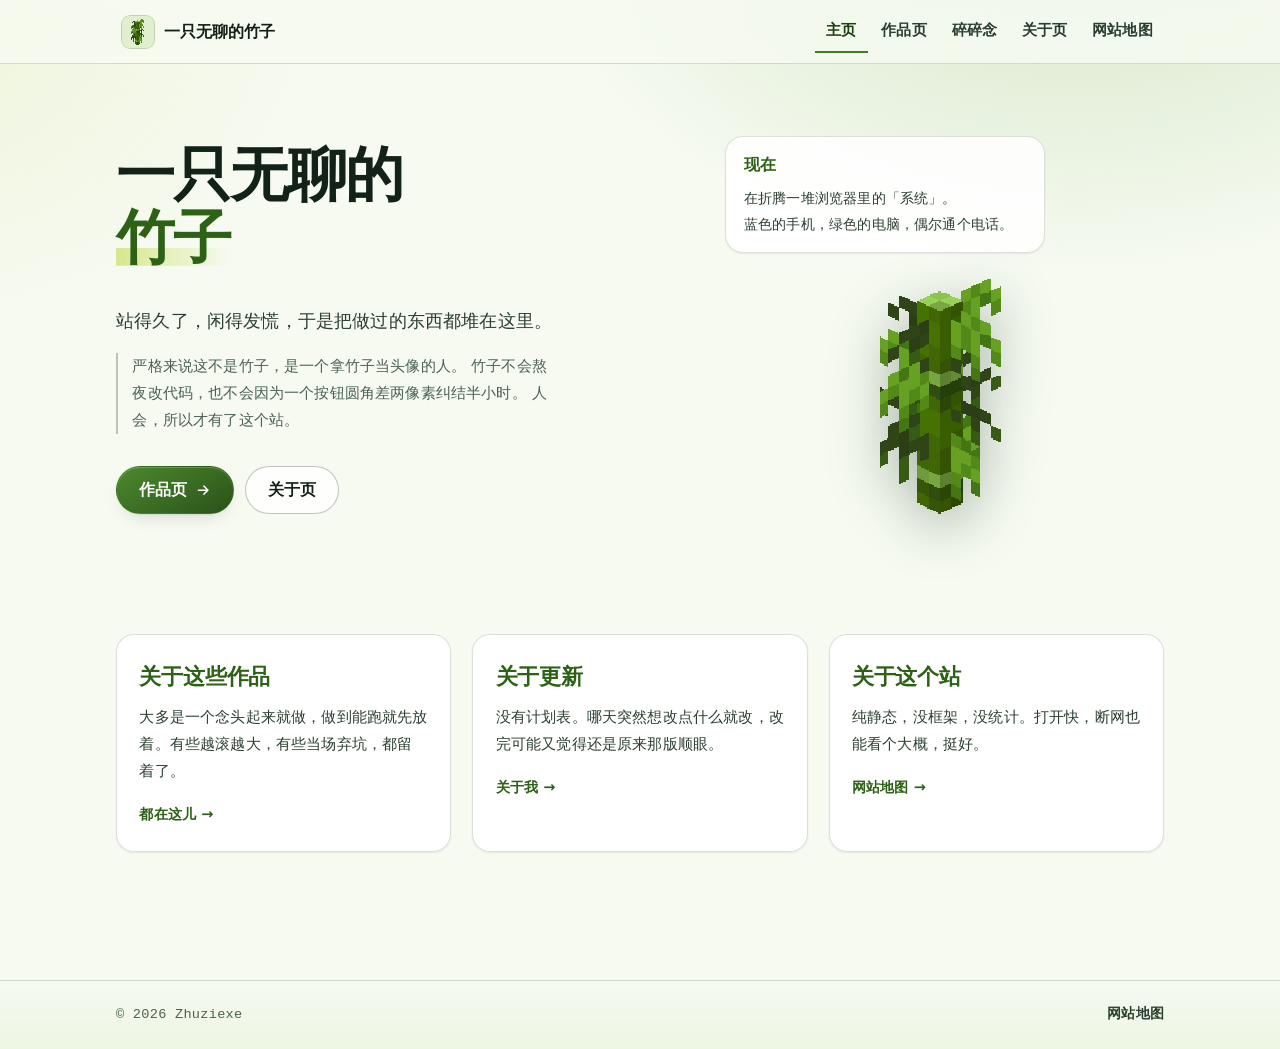
==== commit 1f950685: "Update files" ====
--- a/index.html
+++ b/index.html
@@ -17,13 +17,14 @@
 
 <header class="site-header">
   <div class="wrap">
-    <a class="brand" href="./index.html" aria-label="一只无聊的竹子 · 主页">
+    <a class="brand" href="./" aria-label="一只无聊的竹子 · 主页">
       <img class="brand-logo" src="./image/zhuzi.png" alt="" width="34" height="34" />
       <span class="brand-name">一只无聊的竹子</span>
     </a>
     <nav class="nav" aria-label="主导航">
-      <a href="./index.html" aria-current="page">主页</a>
+      <a href="./" aria-current="page">主页</a>
       <a href="./works.html">作品页</a>
+      <a href="./notes.html">碎碎念</a>
       <a href="./about.html">关于页</a>
       <a href="./sitemap.html">网站地图</a>
     </nav>
@@ -37,7 +38,12 @@
         <div class="hero__copy">
           <h1 class="reveal">一只无聊的<br /><em>竹子</em></h1>
           <p class="lead reveal" style="--d:80ms">
-            就是一只竹子罢了。站得久了，闲得发慌，于是把做过的东西都堆在这里。
+            站得久了，闲得发慌，于是把做过的东西都堆在这里。
+          </p>
+          <p class="hero__aside reveal" style="--d:120ms">
+            严格来说这不是竹子，是一个拿竹子当头像的人。
+            竹子不会熬夜改代码，也不会因为一个按钮圆角差两像素纠结半小时。
+            人会，所以才有了这个站。
           </p>
           <div class="btn-row reveal" style="--d:160ms">
             <a class="btn btn--primary" href="./works.html">
@@ -45,13 +51,39 @@
               <svg viewBox="0 0 24 24" fill="none" stroke="currentColor" stroke-width="2.2" stroke-linecap="round" stroke-linejoin="round" aria-hidden="true"><path d="M5 12h14M13 6l6 6-6 6"/></svg>
             </a>
             <a class="btn btn--ghost" href="./about.html">关于页</a>
-            <a class="btn btn--ghost" href="./sitemap.html">网站地图</a>
           </div>
         </div>
 
         <div class="hero__art reveal" style="--d:120ms">
+          <div class="hero__blurb">
+            <span class="hero__blurb-tag">现在</span>
+            <p>在折腾一堆浏览器里的「系统」。</p>
+            <p>蓝色的手机，绿色的电脑，偶尔通个电话。</p>
+          </div>
           <img class="hero-bamboo" src="./image/zhuzi.png" alt="像素竹子图标" width="250" height="250" />
         </div>
+      </div>
+    </div>
+  </section>
+
+  <section class="section section--tight hero-notes">
+    <div class="wrap">
+      <div class="hero-notes__grid">
+        <a class="hero-notes__card reveal" href="./works.html">
+          <span class="hero-notes__label">关于这些作品</span>
+          <p>大多是一个念头起来就做，做到能跑就先放着。有些越滚越大，有些当场弃坑，都留着了。</p>
+          <span class="hero-notes__link">都在这儿 →</span>
+        </a>
+        <a class="hero-notes__card reveal" style="--d:80ms" href="./about.html">
+          <span class="hero-notes__label">关于更新</span>
+          <p>没有计划表。哪天突然想改点什么就改，改完可能又觉得还是原来那版顺眼。</p>
+          <span class="hero-notes__link">关于我 →</span>
+        </a>
+        <a class="hero-notes__card reveal" style="--d:160ms" href="./sitemap.html">
+          <span class="hero-notes__label">关于这个站</span>
+          <p>纯静态，没框架，没统计。打开快，断网也能看个大概，挺好。</p>
+          <span class="hero-notes__link">网站地图 →</span>
+        </a>
       </div>
     </div>
   </section>
--- a/style.css
+++ b/style.css
@@ -1,20 +1,3 @@
-/* ============================================================
-   一只无聊的竹子 · 公共样式库
-   All pages share this file. No frameworks, no build step.
-   ------------------------------------------------------------
-   1. Tokens          7. Page head / prose
-   2. Base            8. Works grid
-   3. Layout          9. Sitemap cards
-   4. Header & nav   10. Footer
-   5. Buttons        11. Reveal / motion / print
-   6. Hero
-   ------------------------------------------------------------
-   悬停规则全部写在 @media (hover: hover) and (pointer: fine) 内，
-   触屏设备不会出现「卡住的悬停」，改用 :active 反馈。
-   ============================================================ */
-
-/* ---------- 1. Tokens -------------------------------------- */
-
 :root {
   color-scheme: light;
 
@@ -32,7 +15,6 @@
   --surface: #ffffff;
   --surface-2: #eef5e5;
 
-  /* 文字对比度拉高，正文不吃力 */
   --text: #132218;
   --text-soft: #2b3f31;
   --text-mute: #4a6152;
@@ -91,8 +73,6 @@
   }
 }
 
-/* ---------- 2. Base ---------------------------------------- */
-
 *,
 *::before,
 *::after {
@@ -109,7 +89,6 @@
   margin: 0;
   min-height: 100vh;
   font-family: var(--font-sans);
-  /* 字号与字重都调重一点，避免细字发虚 */
   font-size: 17px;
   font-weight: 500;
   line-height: 1.78;
@@ -183,8 +162,6 @@
   outline-offset: 3px;
   border-radius: 6px;
 }
-
-/* ---------- 3. Layout -------------------------------------- */
 
 .wrap {
   width: 100%;
@@ -231,8 +208,6 @@
   text-align: center;
 }
 
-/* ---------- 4. Header & nav -------------------------------- */
-
 .site-header {
   position: sticky;
   top: 0;
@@ -290,19 +265,19 @@
 
 .nav a {
   display: inline-block;
-  padding: 0.45rem 0.85rem;
-  border-radius: var(--radius-pill);
+  padding: 0.4rem 0.7rem;
   color: var(--text-soft);
   font-size: 0.96rem;
   font-weight: 600;
   text-decoration: none;
-  transition: color 0.2s var(--ease), background 0.2s var(--ease);
+  border-bottom: 2px solid transparent;
+  transition: color 0.2s var(--ease), border-color 0.2s var(--ease);
 }
 
 .nav a[aria-current="page"] {
   color: var(--brand-ink);
-  background: var(--brand-soft);
   font-weight: 750;
+  border-bottom-color: var(--brand);
 }
 
 @media (max-width: 640px) {
@@ -345,12 +320,8 @@
   .nav a {
     flex: 0 0 auto;
     scroll-snap-align: start;
-    border: 1px solid var(--line);
-    background: color-mix(in srgb, var(--surface) 75%, transparent);
-  }
-}
-
-/* ---------- 5. Buttons ------------------------------------- */
+  }
+}
 
 .btn {
   display: inline-flex;
@@ -402,9 +373,8 @@
   align-items: center;
 }
 
-/* 按钮悬停时必须保持自己的文字颜色，不能被全局 a:hover 抢走 */
 @media (hover: hover) and (pointer: fine) {
-  a:not(.btn):not(.brand):not(.work__link):not(.map-card):not(.scroll-hint):hover {
+  a:not(.btn):not(.brand):not(.work__link):not(.map-card):not(.scroll-hint):not(.hero-notes__link):hover {
     color: var(--brand);
   }
 
@@ -413,8 +383,7 @@
   }
 
   .nav a:hover {
-    color: var(--text);
-    background: var(--brand-soft);
+    color: var(--brand-strong);
   }
 
   .btn--primary:hover {
@@ -433,7 +402,6 @@
 }
 
 @media (hover: none) {
-  .nav a:active,
   .btn--ghost:active {
     background: var(--brand-soft);
     color: var(--brand-ink);
@@ -443,8 +411,6 @@
     color: #fff;
   }
 }
-
-/* ---------- 6. Hero ---------------------------------------- */
 
 .hero {
   position: relative;
@@ -483,8 +449,16 @@
   font-weight: 500;
   color: var(--text-soft);
   max-width: 40ch;
-  /* 与下方按钮拉开距离 */
-  margin-bottom: 2.3rem;
+  margin-bottom: 1rem;
+}
+
+.hero__aside {
+  font-size: 0.95rem;
+  color: var(--text-mute);
+  max-width: 46ch;
+  border-left: 2px solid var(--line-strong);
+  padding-left: 0.9rem;
+  margin-bottom: 2rem;
 }
 
 .scroll-hint {
@@ -510,11 +484,39 @@
   30% { transform: translateY(4px); }
 }
 
-/* 竹子：只用 image/zhuzi.png 这一张图 */
 .hero__art {
-  display: grid;
-  place-items: center;
+  display: flex;
+  flex-direction: column;
+  align-items: center;
+  gap: 1.2rem;
   min-height: 280px;
+}
+
+.hero__blurb {
+  order: -1;
+  align-self: stretch;
+  max-width: 320px;
+  padding: 0.9rem 1.1rem;
+  border: 1px solid var(--line);
+  border-radius: var(--radius);
+  background: color-mix(in srgb, var(--surface) 88%, transparent);
+  font-size: 0.9rem;
+  color: var(--text-soft);
+  box-shadow: var(--shadow-xs);
+}
+
+.hero__blurb-tag {
+  display: inline-block;
+  font-family: var(--font-sans);
+  font-size: 1rem;
+  font-weight: 800;
+  letter-spacing: 0;
+  color: var(--brand-strong);
+  margin-bottom: 0.4rem;
+}
+
+.hero__blurb p {
+  margin: 0;
 }
 
 @media (max-width: 860px) {
@@ -546,7 +548,58 @@
   50% { transform: translateY(-10px) rotate(1.4deg); }
 }
 
-/* ---------- 7. Page head / prose --------------------------- */
+.hero-notes__grid {
+  display: grid;
+  grid-template-columns: repeat(auto-fit, minmax(min(100%, 260px), 1fr));
+  gap: clamp(0.9rem, 2vw, 1.3rem);
+}
+
+.hero-notes__card {
+  display: block;
+  padding: clamp(1.1rem, 2.4vw, 1.4rem);
+  border: 1px solid var(--line);
+  border-radius: var(--radius);
+  background: color-mix(in srgb, var(--surface) 88%, transparent);
+  box-shadow: var(--shadow-xs);
+  color: inherit;
+  text-decoration: none;
+  -webkit-tap-highlight-color: transparent;
+  transition: transform 0.3s var(--ease-out), box-shadow 0.3s var(--ease),
+    border-color 0.3s var(--ease);
+}
+
+.hero-notes__card p {
+  color: var(--text-soft);
+  font-size: 0.95rem;
+  margin: 0.5rem 0 0.8rem;
+}
+
+.hero-notes__label {
+  font-family: var(--font-sans);
+  font-size: 1.35rem;
+  font-weight: 800;
+  letter-spacing: -0.01em;
+  color: var(--brand-strong);
+}
+
+.hero-notes__link {
+  font-size: 0.9rem;
+  font-weight: 750;
+  color: var(--brand-strong);
+  text-decoration: none;
+}
+
+@media (hover: hover) and (pointer: fine) {
+  .hero-notes__card:hover {
+    transform: translateY(-4px);
+    border-color: color-mix(in srgb, var(--brand) 42%, var(--line));
+    box-shadow: var(--shadow-sm);
+  }
+}
+
+.hero-notes__card:active {
+  transform: scale(0.99);
+}
 
 .page-head {
   padding-block: clamp(1.9rem, 4.5vw, 3.2rem) clamp(1.1rem, 2.5vw, 1.8rem);
@@ -569,10 +622,10 @@
   display: flex;
   flex-wrap: wrap;
   align-items: center;
-  gap: 0.45rem;
-  font-family: var(--font-mono);
-  font-size: 0.78rem;
-  letter-spacing: 0.05em;
+  gap: 0.5rem;
+  font-family: var(--font-sans);
+  font-size: 0.98rem;
+  letter-spacing: 0.01em;
   color: var(--text-mute);
   margin-bottom: 1rem;
 }
@@ -600,12 +653,9 @@
   color: var(--text-soft);
 }
 
-/* ---------- 8. Works grid ---------------------------------- */
-
 .works {
   list-style: none;
   display: grid;
-  /* 电脑 2~3 列，平板 2 列，手机 1 列 */
   grid-template-columns: repeat(auto-fit, minmax(min(100%, 300px), 1fr));
   gap: clamp(0.9rem, 2vw, 1.3rem);
 }
@@ -619,8 +669,11 @@
   border-radius: var(--radius);
   background: color-mix(in srgb, var(--surface) 92%, transparent);
   box-shadow: var(--shadow-xs);
+  text-decoration: none;
+  color: inherit;
+  -webkit-tap-highlight-color: transparent;
   transition: transform 0.3s var(--ease-out), box-shadow 0.3s var(--ease),
-    border-color 0.3s var(--ease);
+    border-color 0.3s var(--ease), background 0.3s var(--ease);
 }
 
 .work__num {
@@ -628,18 +681,38 @@
   font-size: 0.76rem;
   font-weight: 700;
   letter-spacing: 0.14em;
-  color: var(--brand-strong);
+  color: var(--text-mute);
 }
 
 .work h2 {
-  font-size: clamp(1.15rem, 2.3vw, 1.4rem);
+  font-family: var(--font-sans);
+  font-size: clamp(1.5rem, 3vw, 1.85rem);
+  font-weight: 800;
   margin: 0.25rem 0 0.5rem;
 }
 
 .work p {
   color: var(--text-soft);
   font-size: 0.95rem;
-  margin-bottom: 1.2rem;
+  margin-bottom: 1rem;
+}
+
+.work__meta {
+  display: flex;
+  flex-wrap: wrap;
+  align-items: center;
+  gap: 0.4rem 0.7rem;
+  font-family: var(--font-mono);
+  font-size: 0.76rem;
+  color: var(--text-mute);
+  margin-bottom: 0.9rem;
+}
+
+.work__status {
+  padding: 0.1rem 0.5rem;
+  border-radius: var(--radius-pill);
+  border: 1px solid var(--line-strong);
+  color: var(--brand-strong);
 }
 
 .work__link {
@@ -651,14 +724,18 @@
   font-size: 0.94rem;
   font-weight: 750;
   color: var(--brand-strong);
-  text-decoration: none;
-  padding: 0.4rem 0;
+  padding: 0.4rem 0 0;
 }
 
 .work__link svg {
   width: 15px;
   height: 15px;
   transition: transform 0.26s var(--ease-out);
+}
+
+.work h2,
+.map-card h2 {
+  letter-spacing: -0.02em;
 }
 
 @media (hover: hover) and (pointer: fine) {
@@ -676,8 +753,6 @@
 .work:active {
   transform: scale(0.99);
 }
-
-/* ---------- 9. Sitemap cards ------------------------------- */
 
 .sitemap-cards {
   list-style: none;
@@ -712,7 +787,9 @@
 }
 
 .map-card h2 {
-  font-size: 1.3rem;
+  font-family: var(--font-sans);
+  font-size: clamp(1.5rem, 3vw, 1.85rem);
+  font-weight: 800;
   margin: 0.1rem 0 0;
 }
 
@@ -740,8 +817,6 @@
 .map-card:active {
   transform: scale(0.99);
 }
-
-/* ---------- 10. Footer ------------------------------------- */
 
 .site-footer {
   margin-top: var(--section-y);
@@ -786,8 +861,6 @@
   }
 }
 
-/* ---------- 11. Reveal / motion / print -------------------- */
-
 html.js .reveal {
   opacity: 0;
   transform: translateY(16px);
@@ -800,23 +873,112 @@
   transform: none;
 }
 
-@media (prefers-reduced-motion: reduce) {
-  html {
-    scroll-behavior: auto;
-  }
-
-  *,
-  *::before,
-  *::after {
-    animation-duration: 0.001ms !important;
-    animation-iteration-count: 1 !important;
-    transition-duration: 0.001ms !important;
-  }
-
-  html.js .reveal {
-    opacity: 1;
-    transform: none;
-  }
+html.work-detail-mode #work-list-wrap {
+  display: none;
+}
+
+html:not(.work-detail-mode) #work-detail-wrap {
+  display: none;
+}
+
+.notes {
+  list-style: none;
+  border-left: 2px solid var(--line);
+  padding-left: 0;
+  margin-left: 0;
+}
+
+.note {
+  position: relative;
+  padding: 0 0 clamp(1.4rem, 3vw, 2rem) clamp(1.2rem, 3vw, 1.8rem);
+}
+
+.note::before {
+  content: "";
+  position: absolute;
+  left: -6px;
+  top: 0.6rem;
+  width: 10px;
+  height: 10px;
+  border-radius: 50%;
+  background: var(--brand);
+  box-shadow: 0 0 0 4px var(--bg);
+}
+
+.note time {
+  font-family: var(--font-mono);
+  font-size: 0.8rem;
+  font-weight: 700;
+  letter-spacing: 0.05em;
+  color: var(--brand-strong);
+  display: block;
+  margin-bottom: 0.4rem;
+}
+
+.note p {
+  color: var(--text-soft);
+  margin: 0;
+}
+
+.detail h1 {
+  display: flex;
+  flex-wrap: wrap;
+  align-items: baseline;
+  gap: 0.6rem;
+  font-size: clamp(1.9rem, 4.4vw, 2.7rem);
+  margin-bottom: 0.8rem;
+}
+
+.detail__status {
+  font-family: var(--font-mono);
+  font-size: 0.78rem;
+  font-weight: 700;
+  color: var(--brand-strong);
+  padding: 0.2rem 0.7rem;
+  border: 1px solid var(--line-strong);
+  border-radius: var(--radius-pill);
+  letter-spacing: 0;
+}
+
+.detail__lead {
+  color: var(--text-soft);
+  font-size: 1.05rem;
+  margin-bottom: 2rem;
+}
+
+.detail h2 {
+  font-size: clamp(1.2rem, 2.6vw, 1.5rem);
+  margin-bottom: 0.8rem;
+}
+
+.detail__features {
+  list-style: none;
+  display: grid;
+  gap: 0.55rem;
+  margin-bottom: 2rem;
+}
+
+.detail__features li {
+  position: relative;
+  padding-left: 1.4rem;
+  color: var(--text-soft);
+}
+
+.detail__features li::before {
+  content: "";
+  position: absolute;
+  left: 0;
+  top: 0.72em;
+  width: 7px;
+  height: 7px;
+  border-radius: 2px;
+  background: var(--bamboo-500);
+}
+
+.detail__actions {
+  display: flex;
+  flex-wrap: wrap;
+  gap: 0.7rem;
 }
 
 @media print {
@@ -845,4 +1007,9 @@
     color: #000;
     text-decoration: underline;
   }
-}
+
+  html.js .reveal {
+    opacity: 1;
+    transform: none;
+  }
+}
